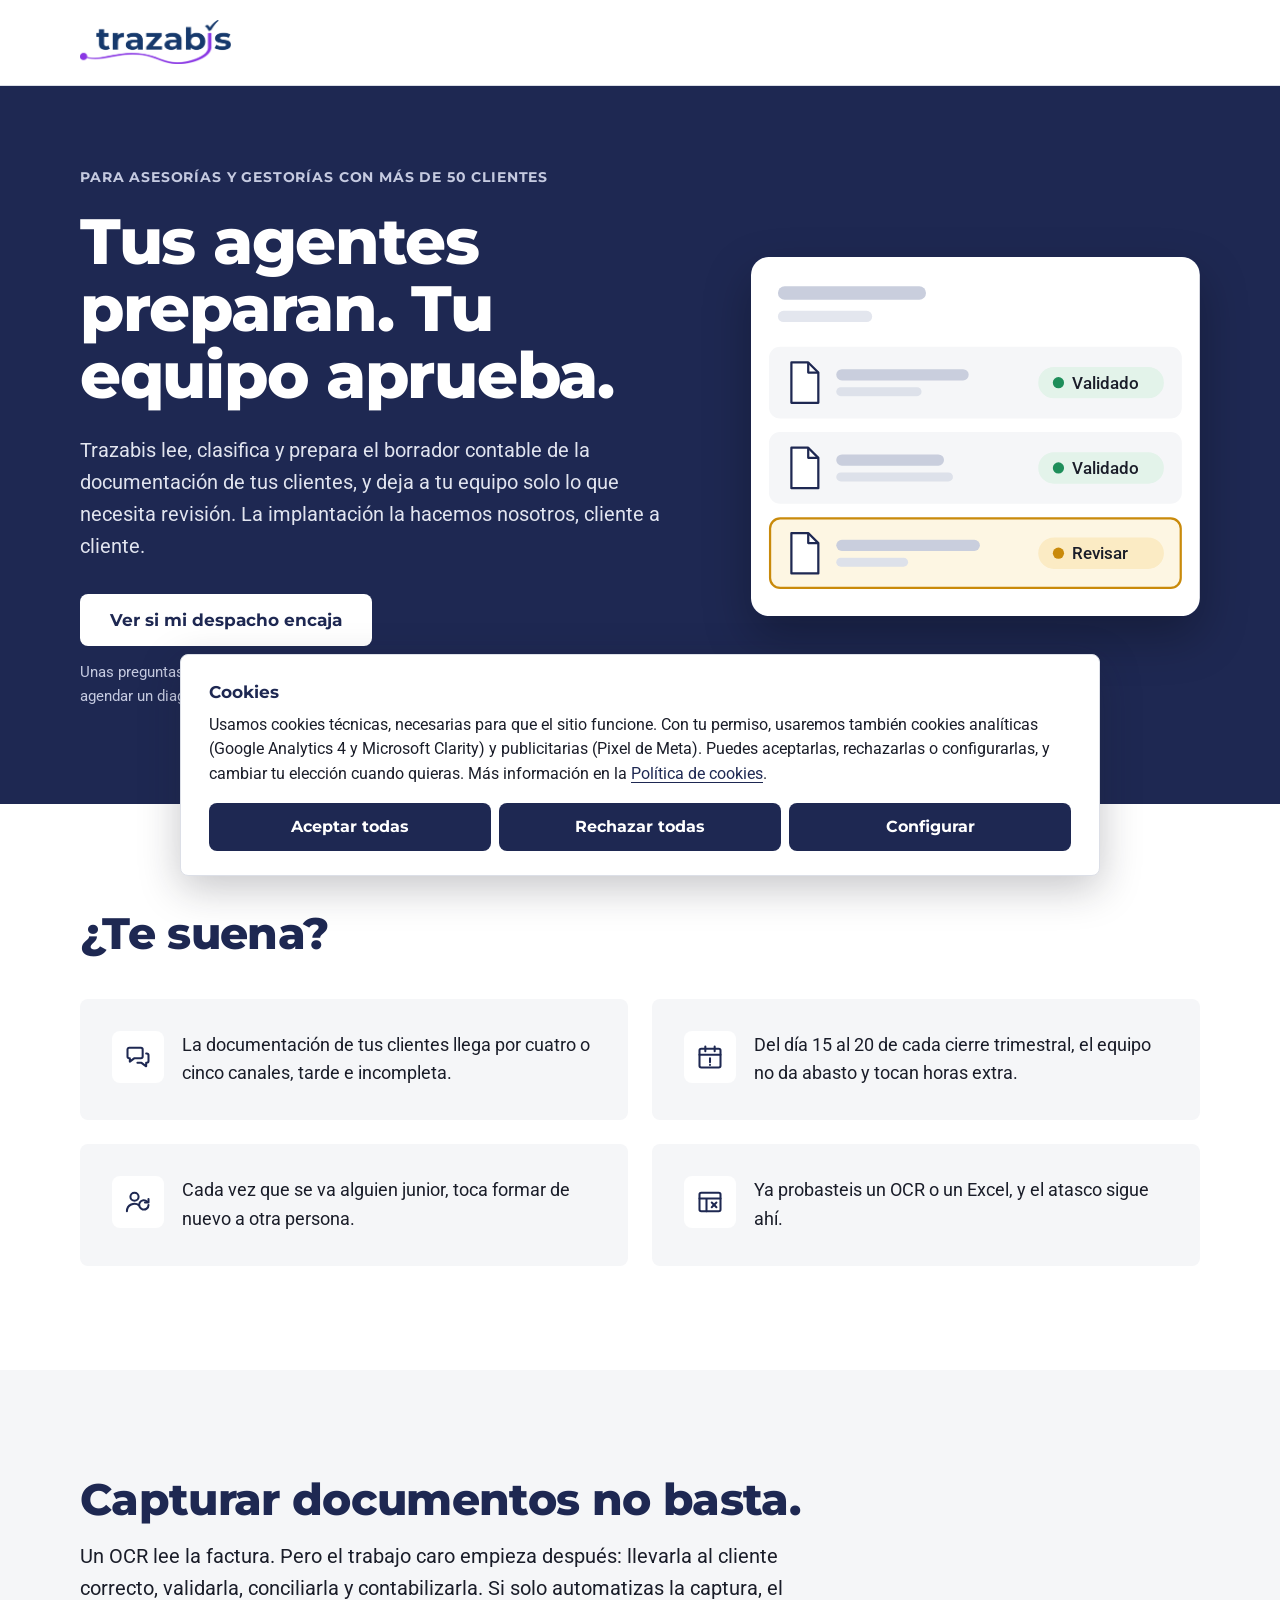
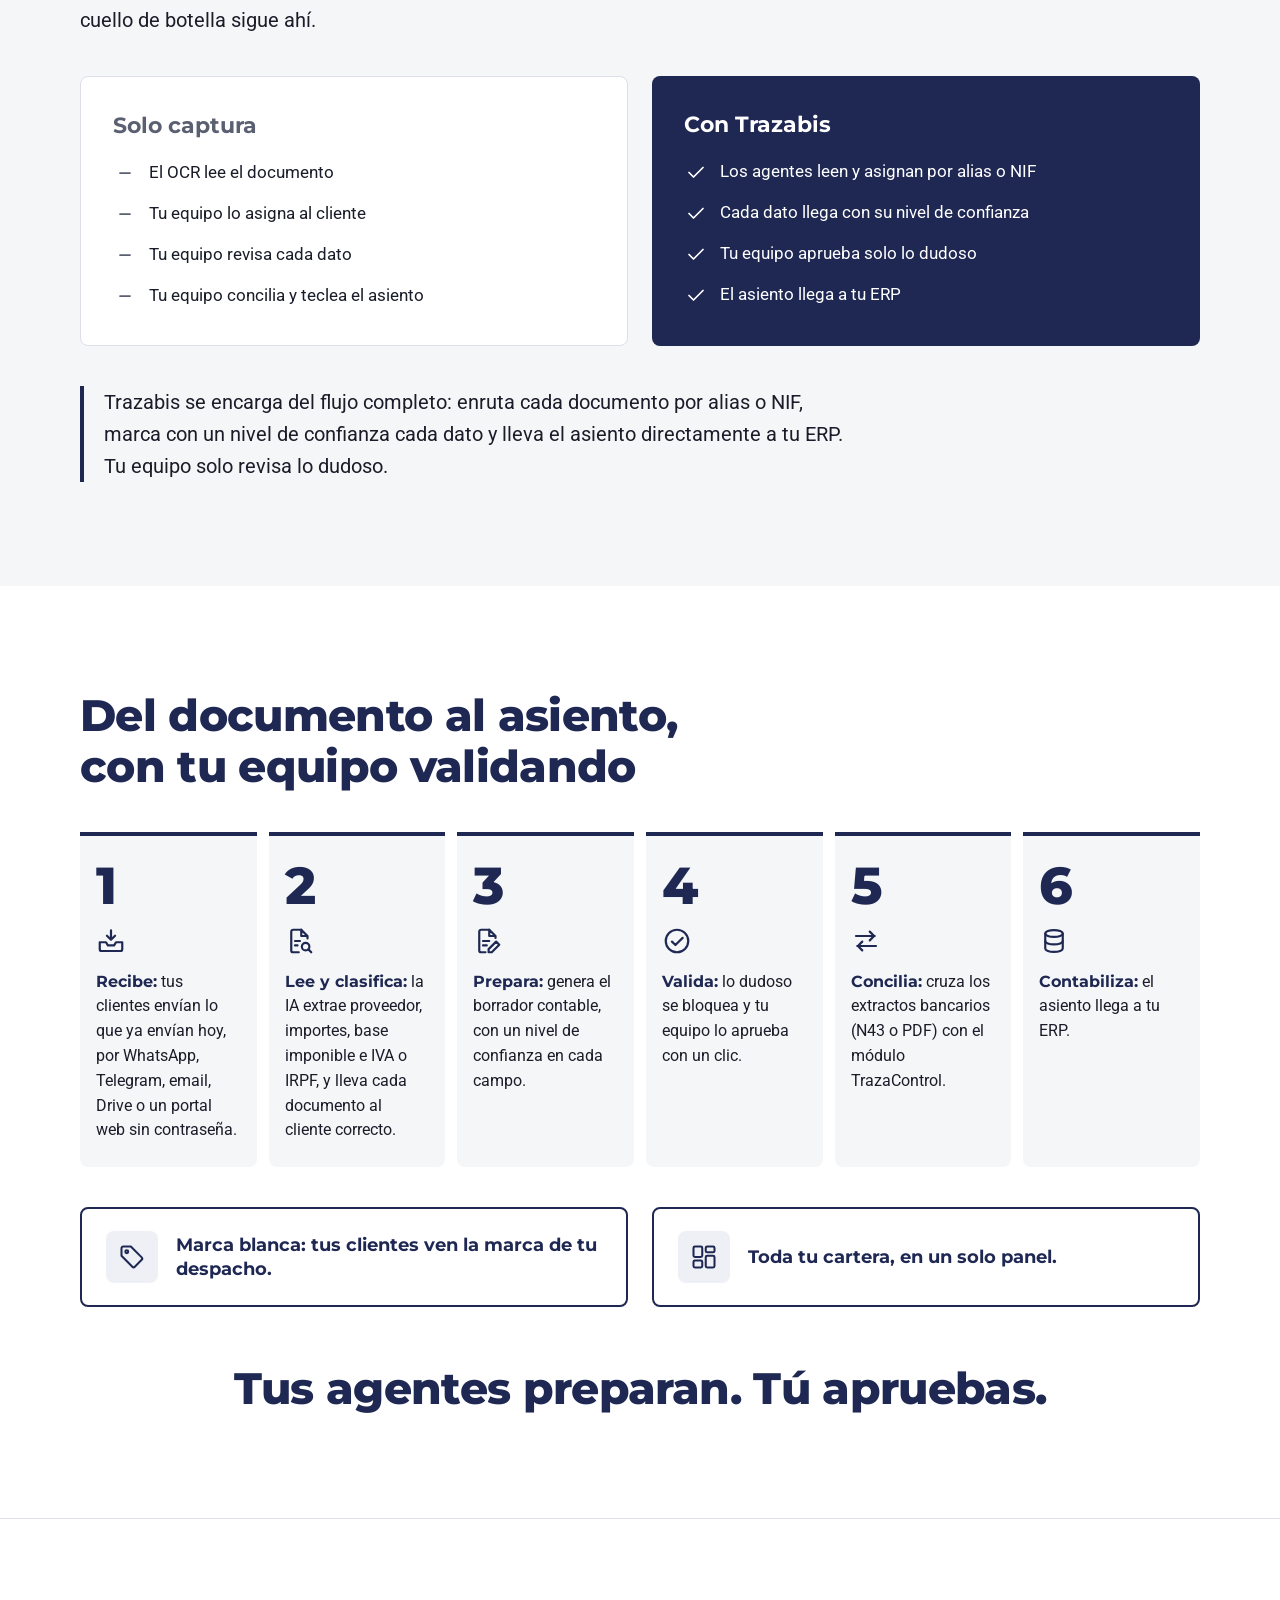
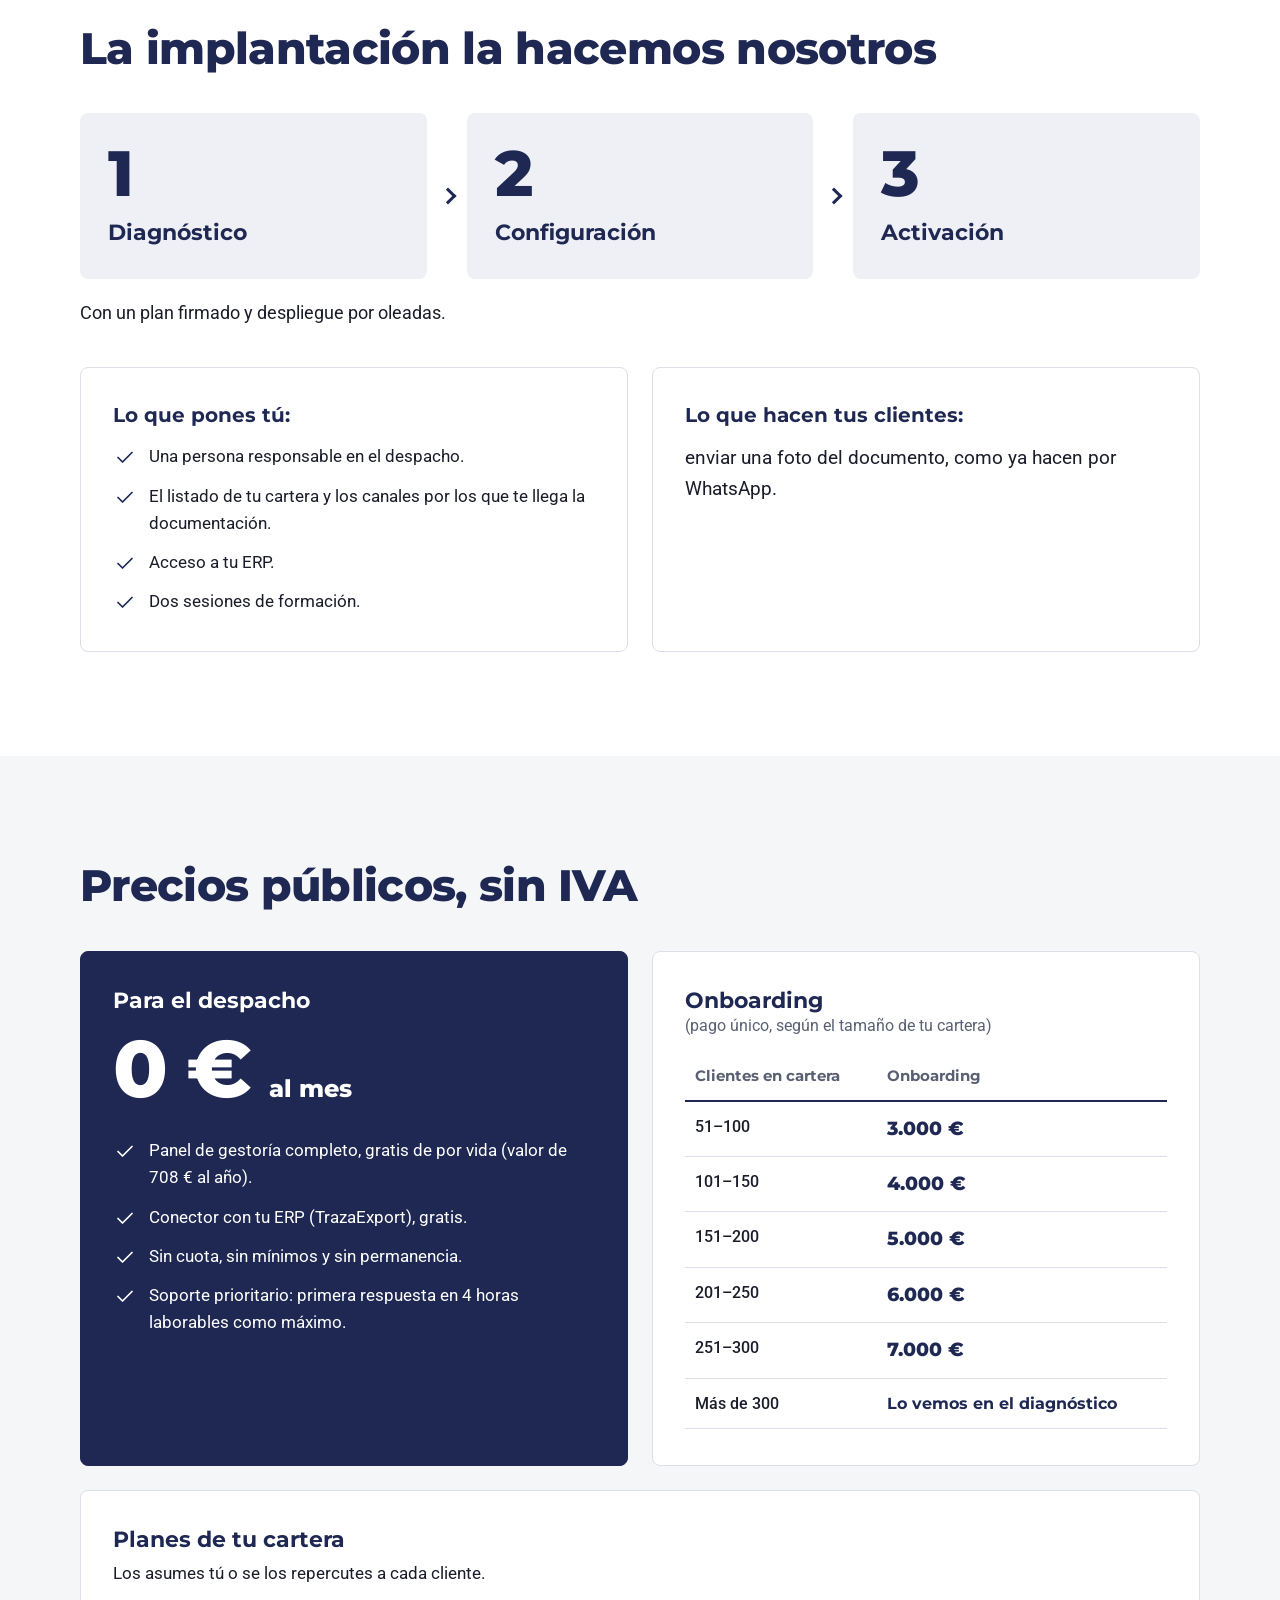
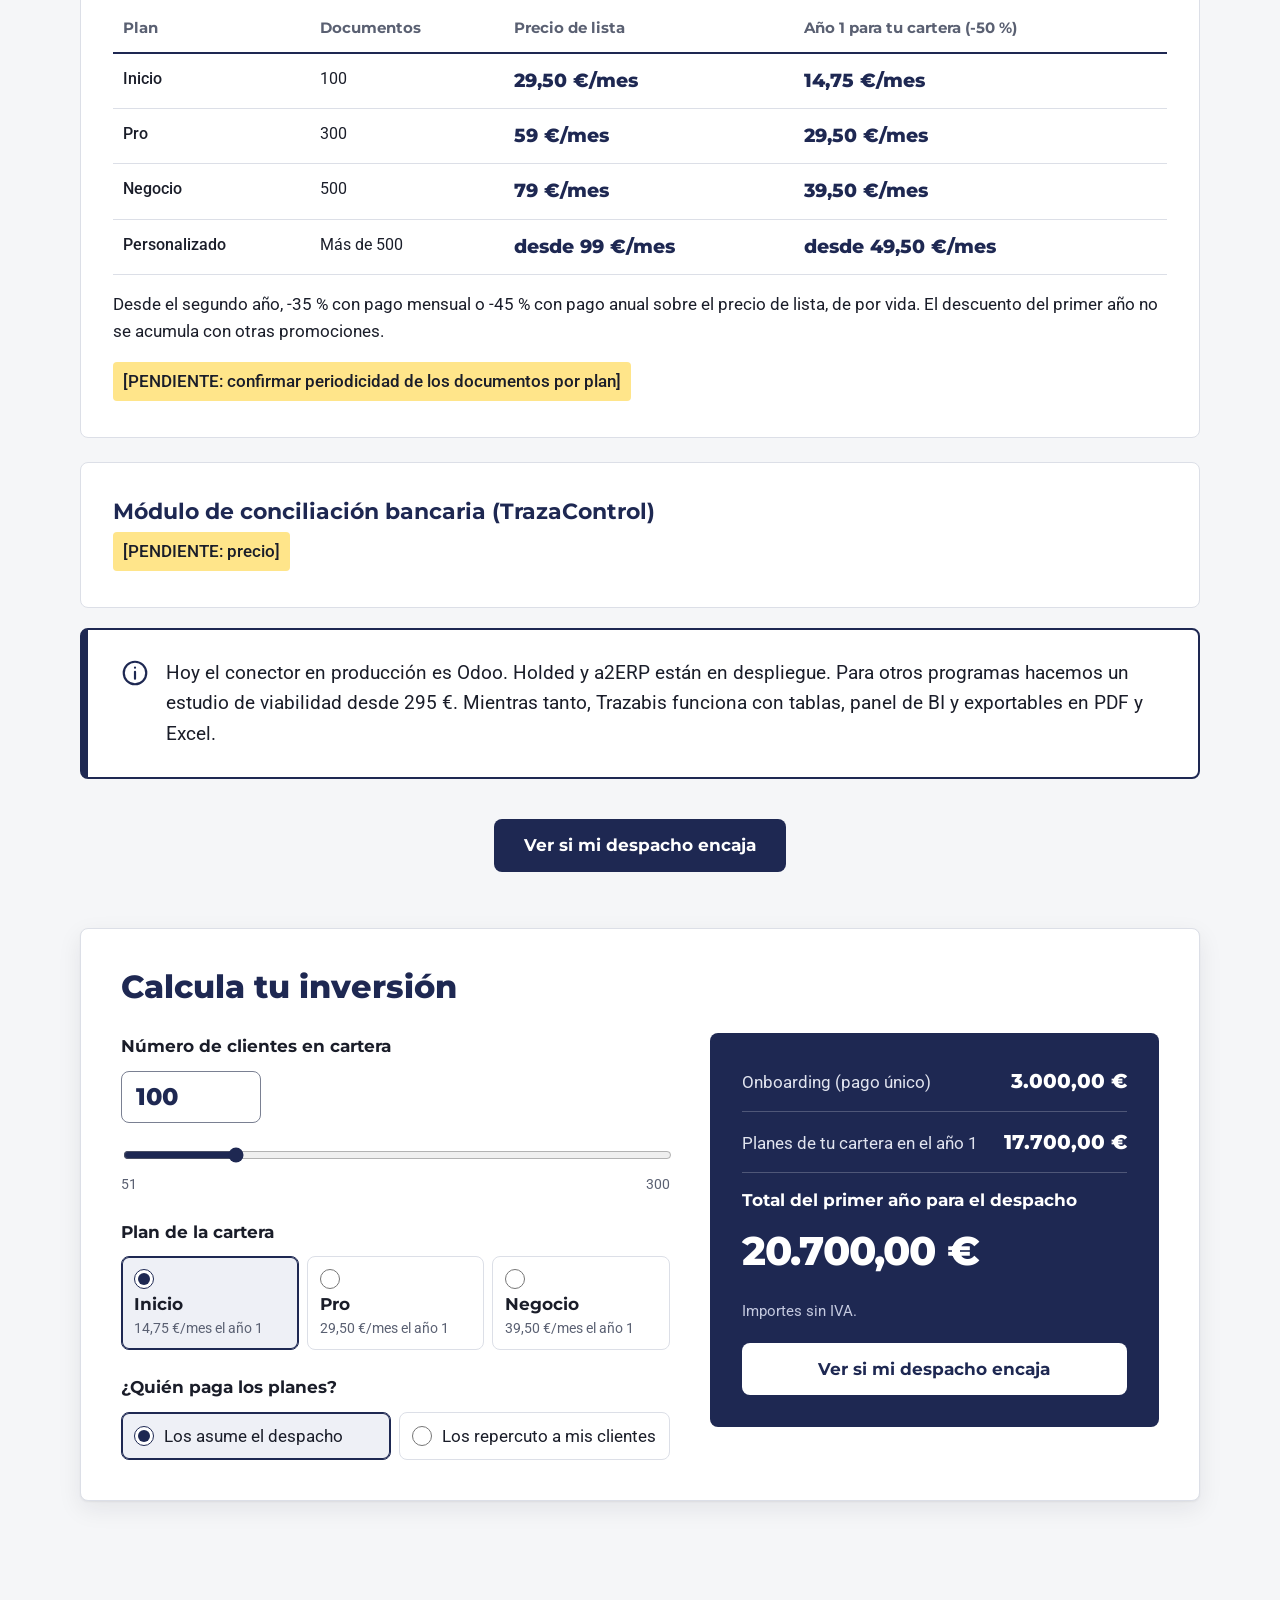
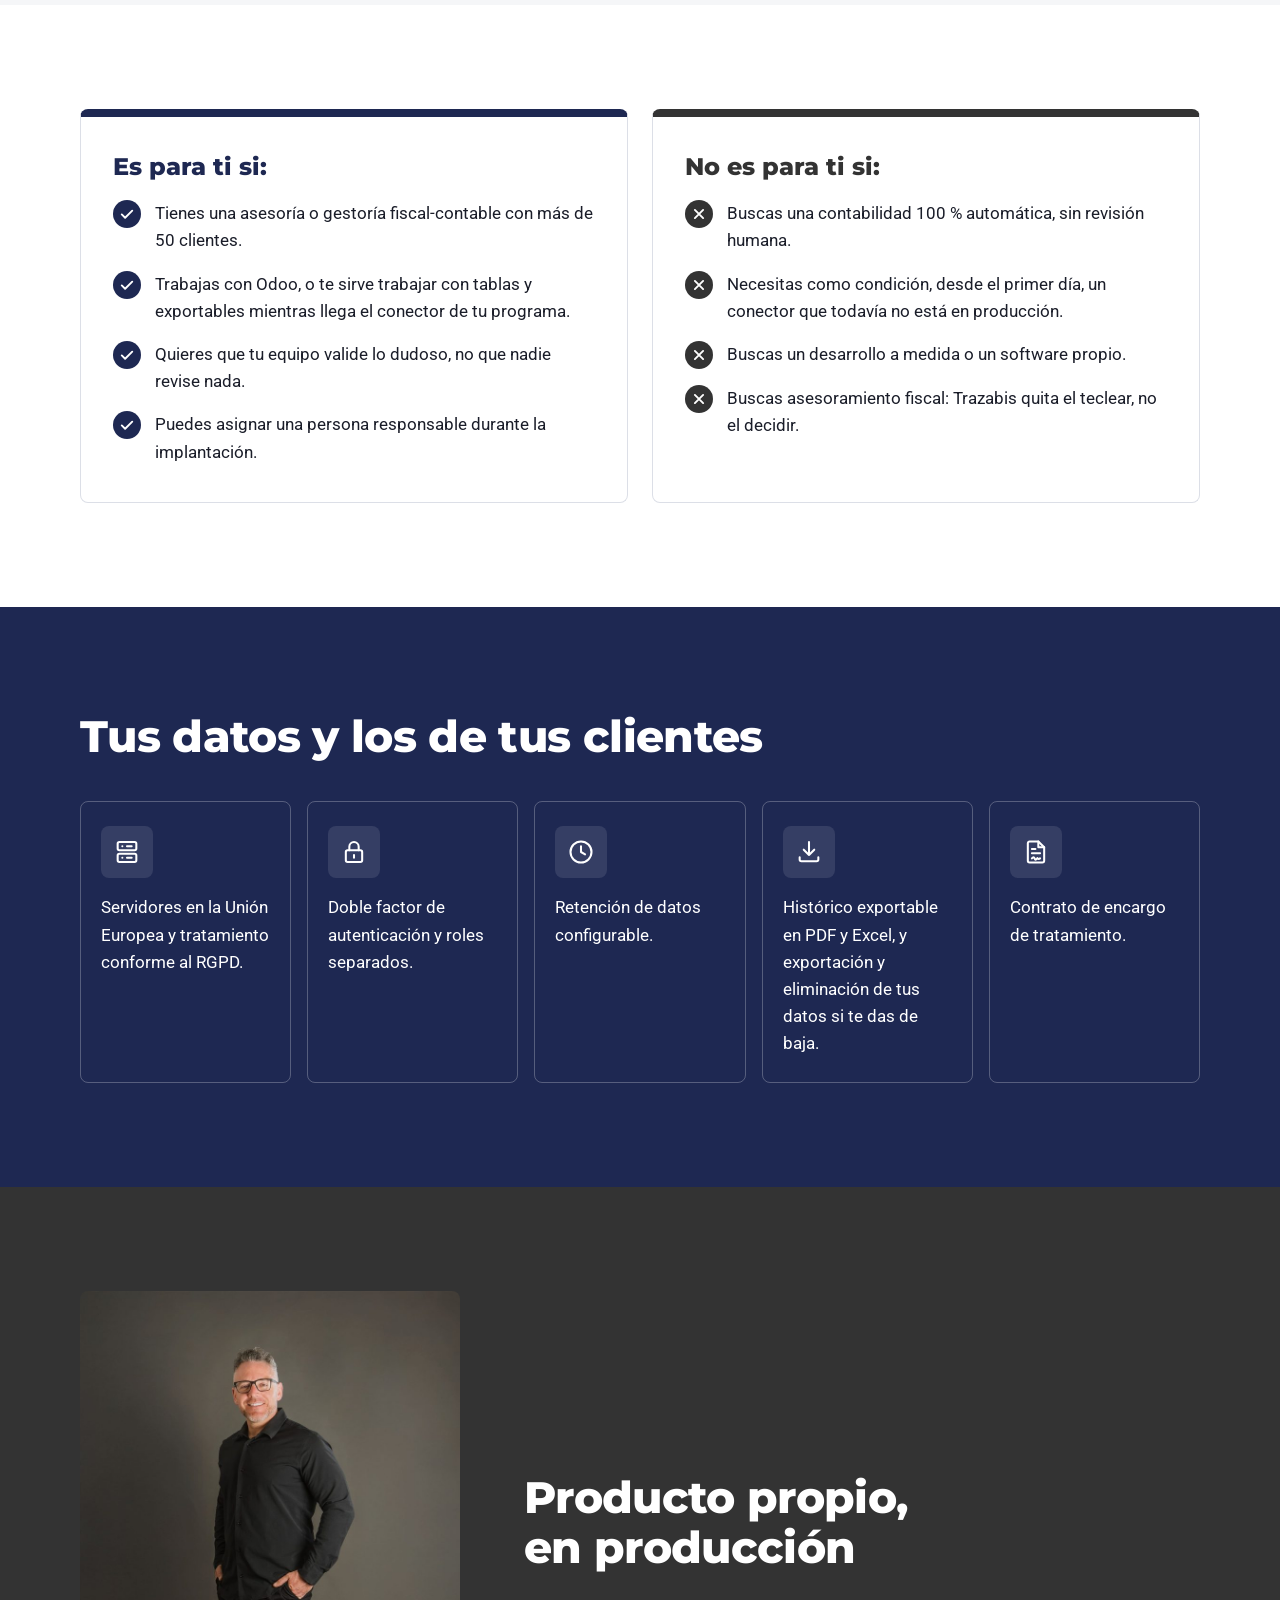
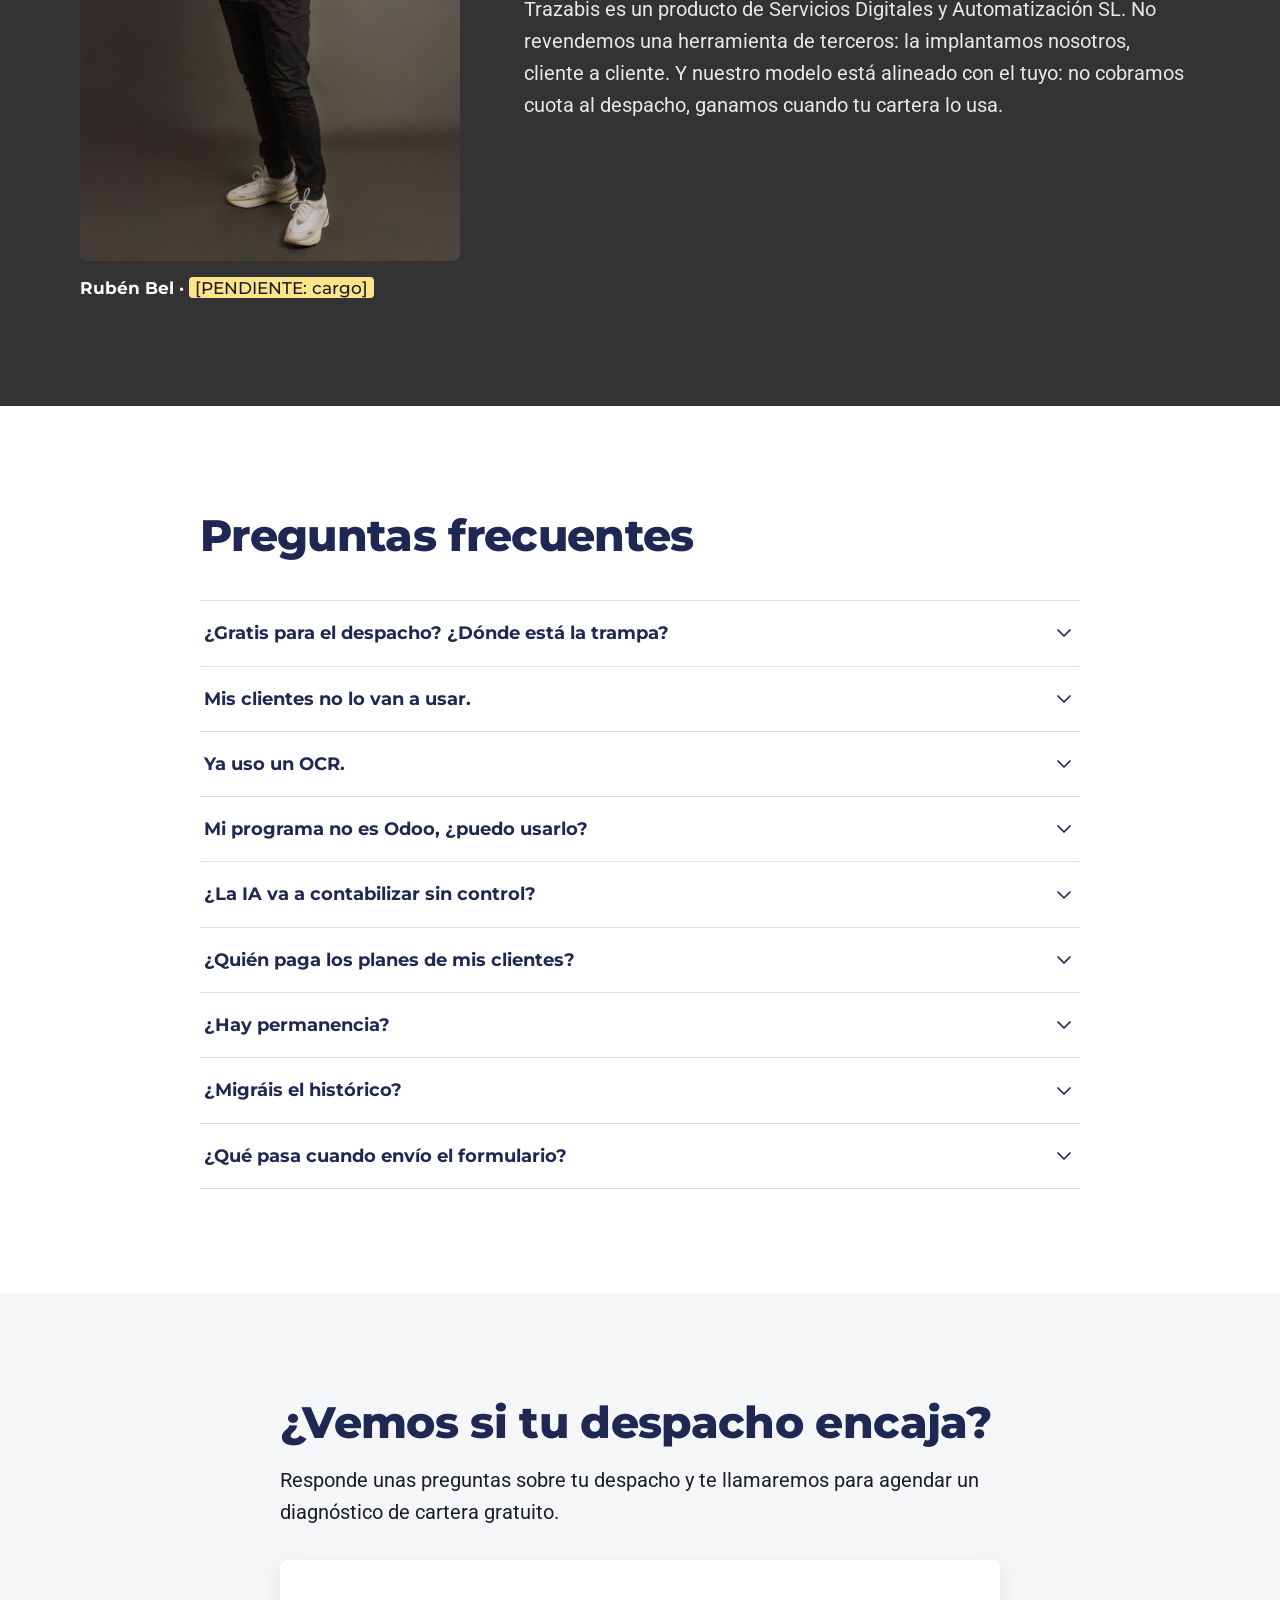
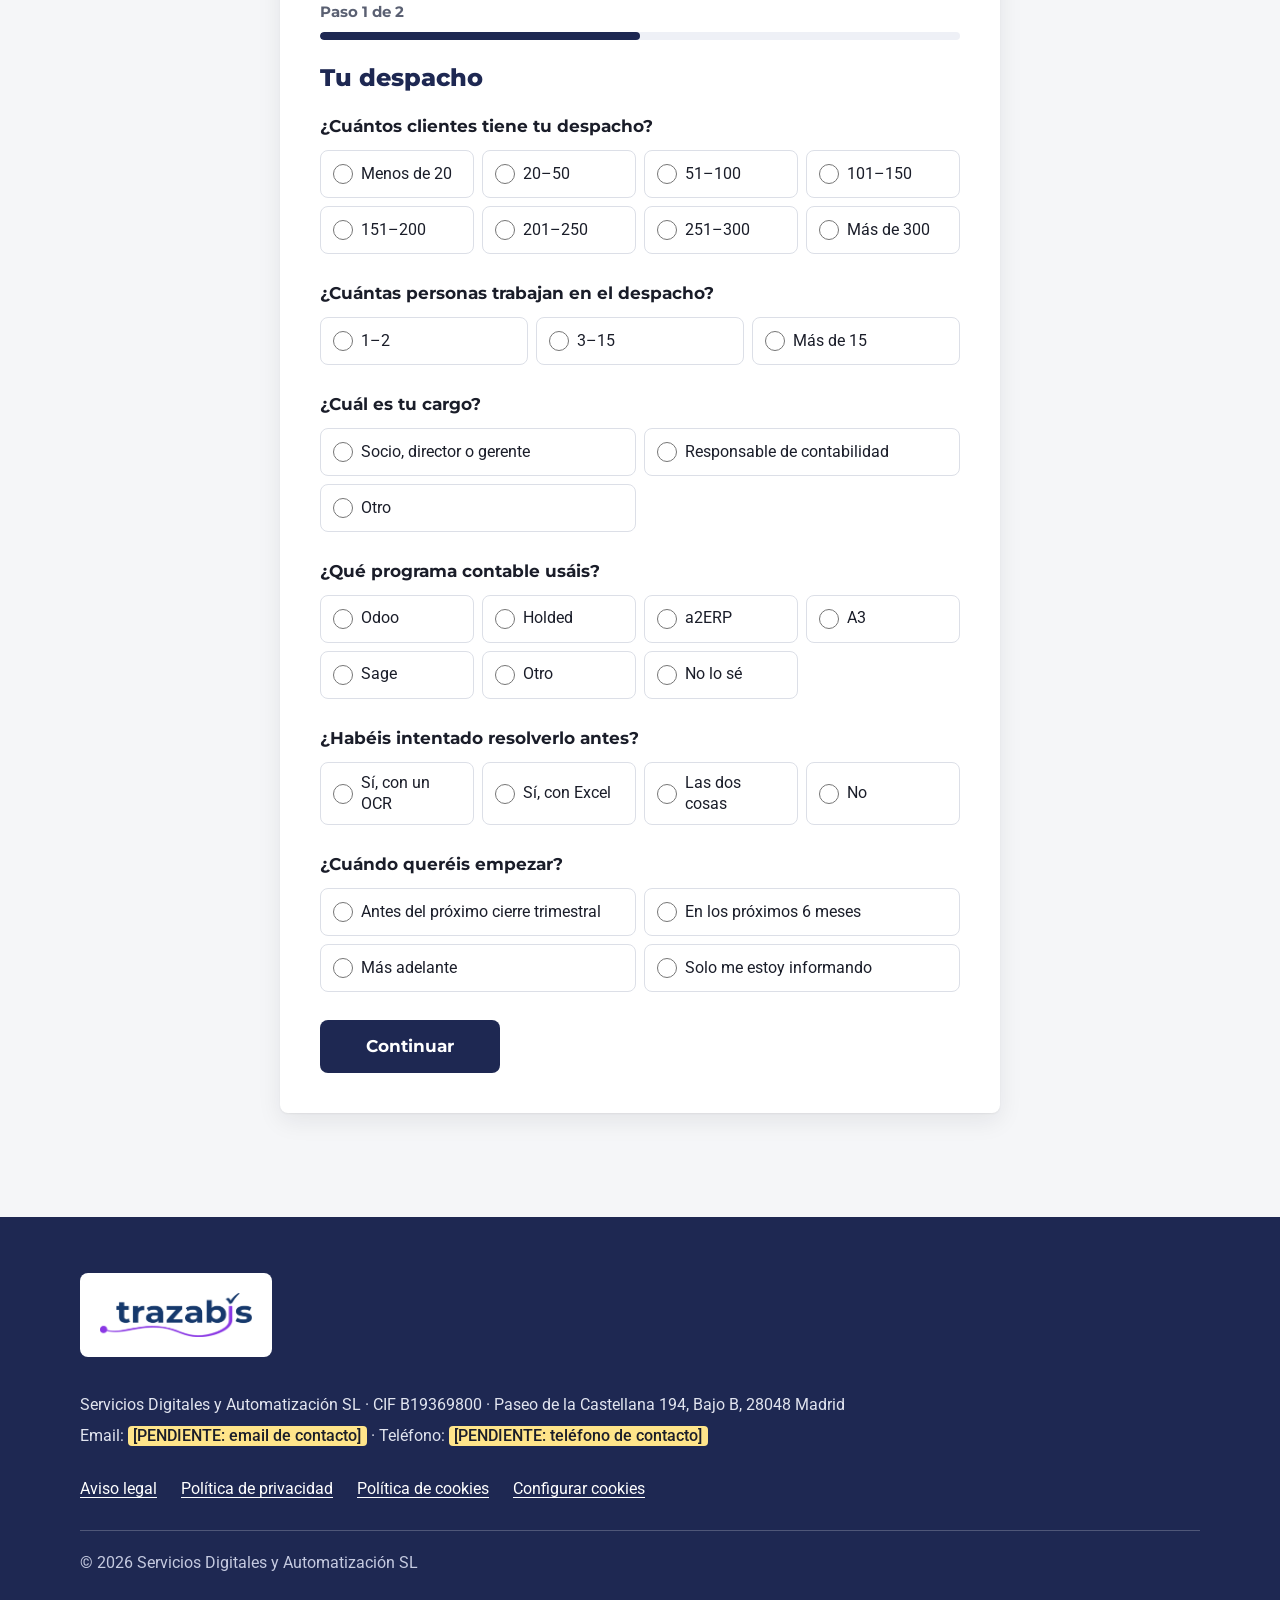
==== index.html @ bbbac394 "Landing de Trazabis para despachos Sitio estático (HTML, CSS y JS sin dependencias) con: - Landing e" ====
<!doctype html>
<html lang="es">
<head>
  <meta charset="utf-8">
  <!-- Redirección a /despachos/ conservando los parámetros de campaña (utm_*, fbclid) -->
  <script>location.replace("despachos/" + location.search + location.hash);</script>
  <meta http-equiv="refresh" content="0; url=despachos/">
  <meta name="viewport" content="width=device-width, initial-scale=1">
  <title>Trazabis para despachos</title>
  <meta name="robots" content="noindex, follow">
  <link rel="icon" href="data:,">
</head>
<body>
  <p><a href="despachos/">Ir a Trazabis para despachos</a></p>
</body>
</html>
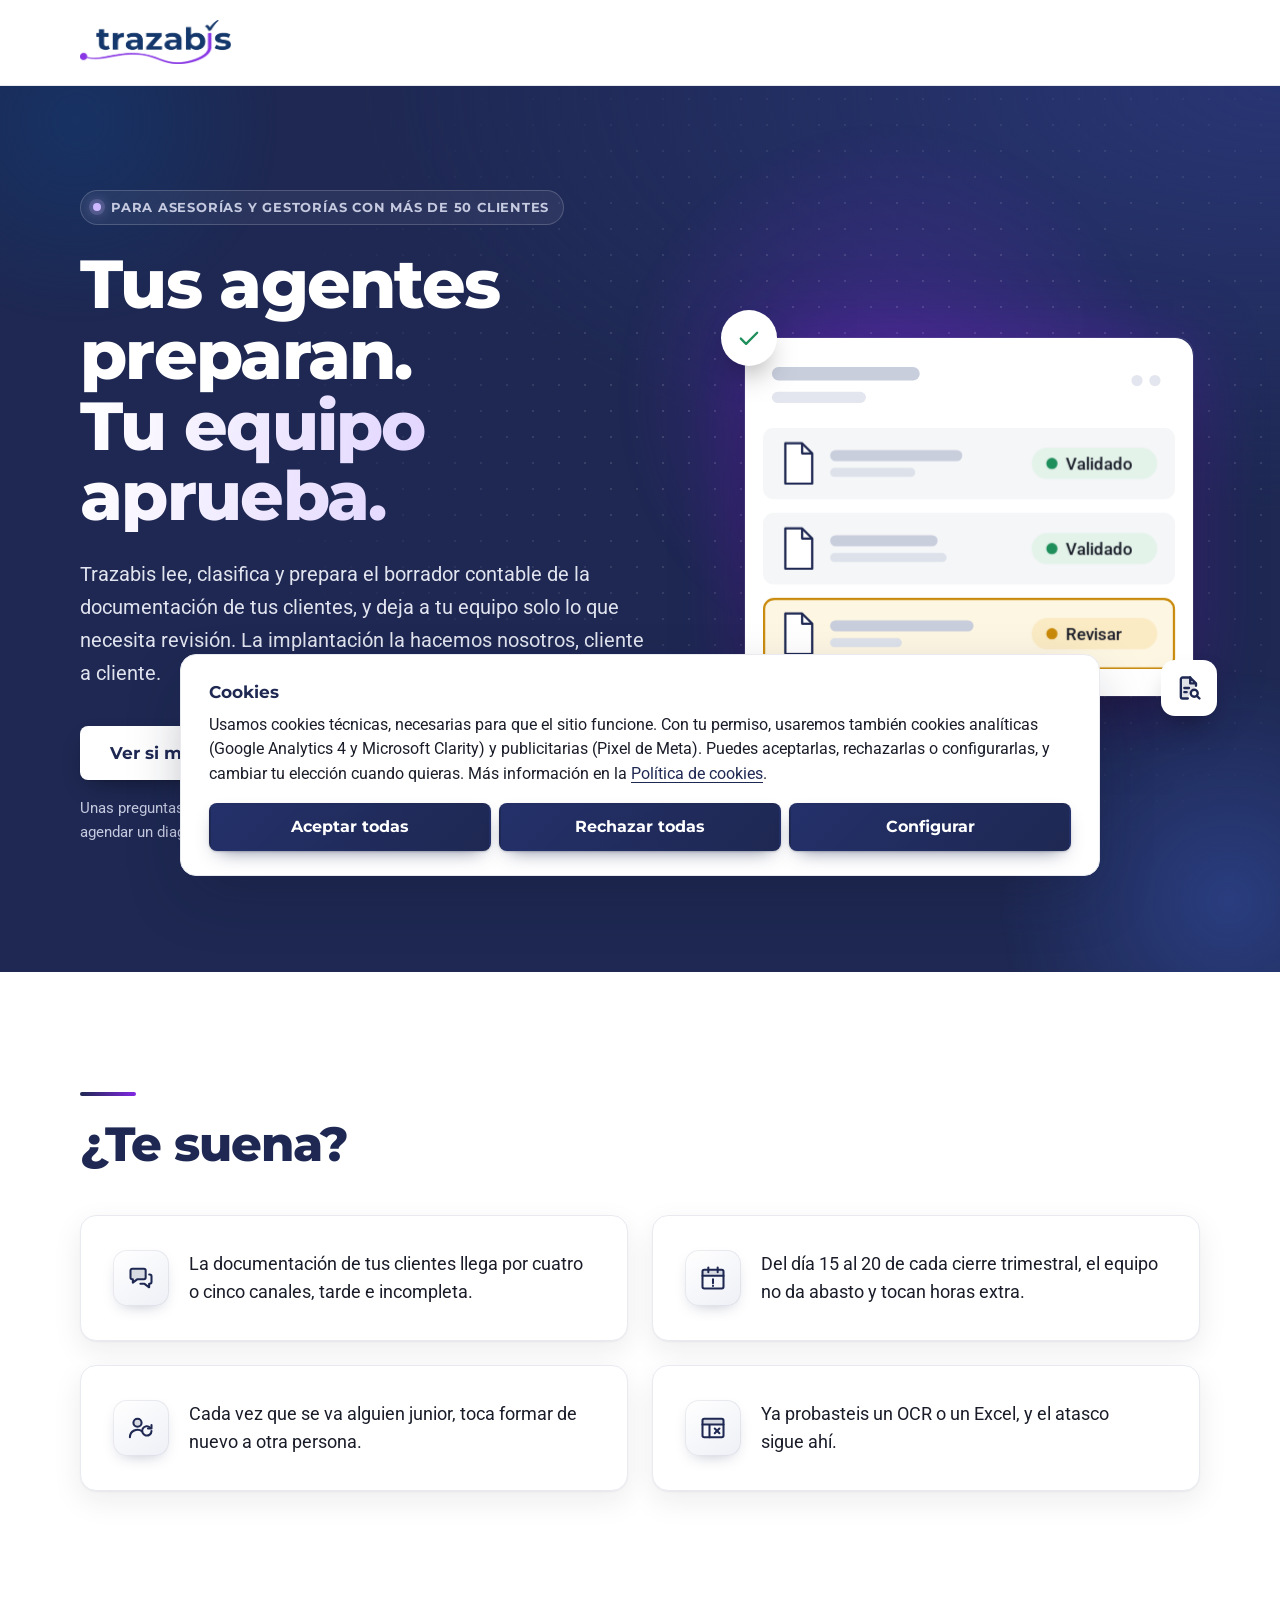
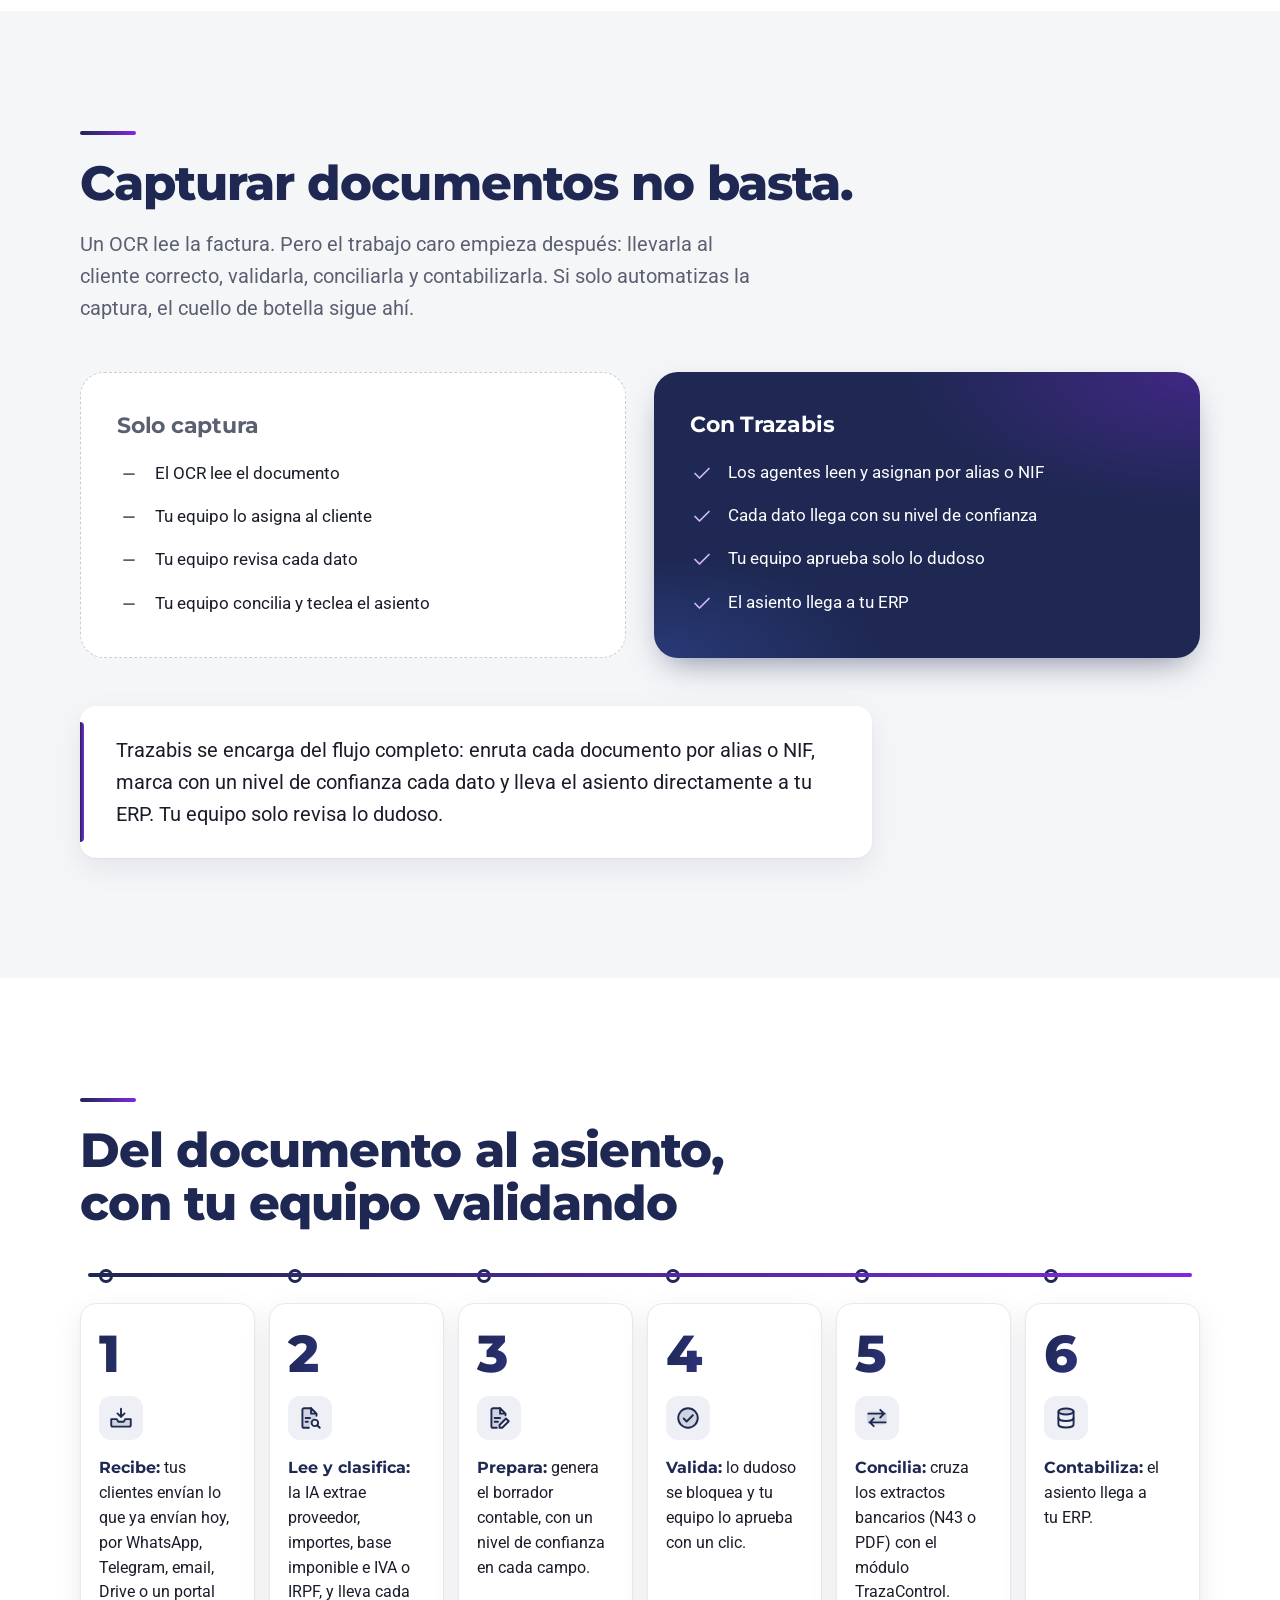
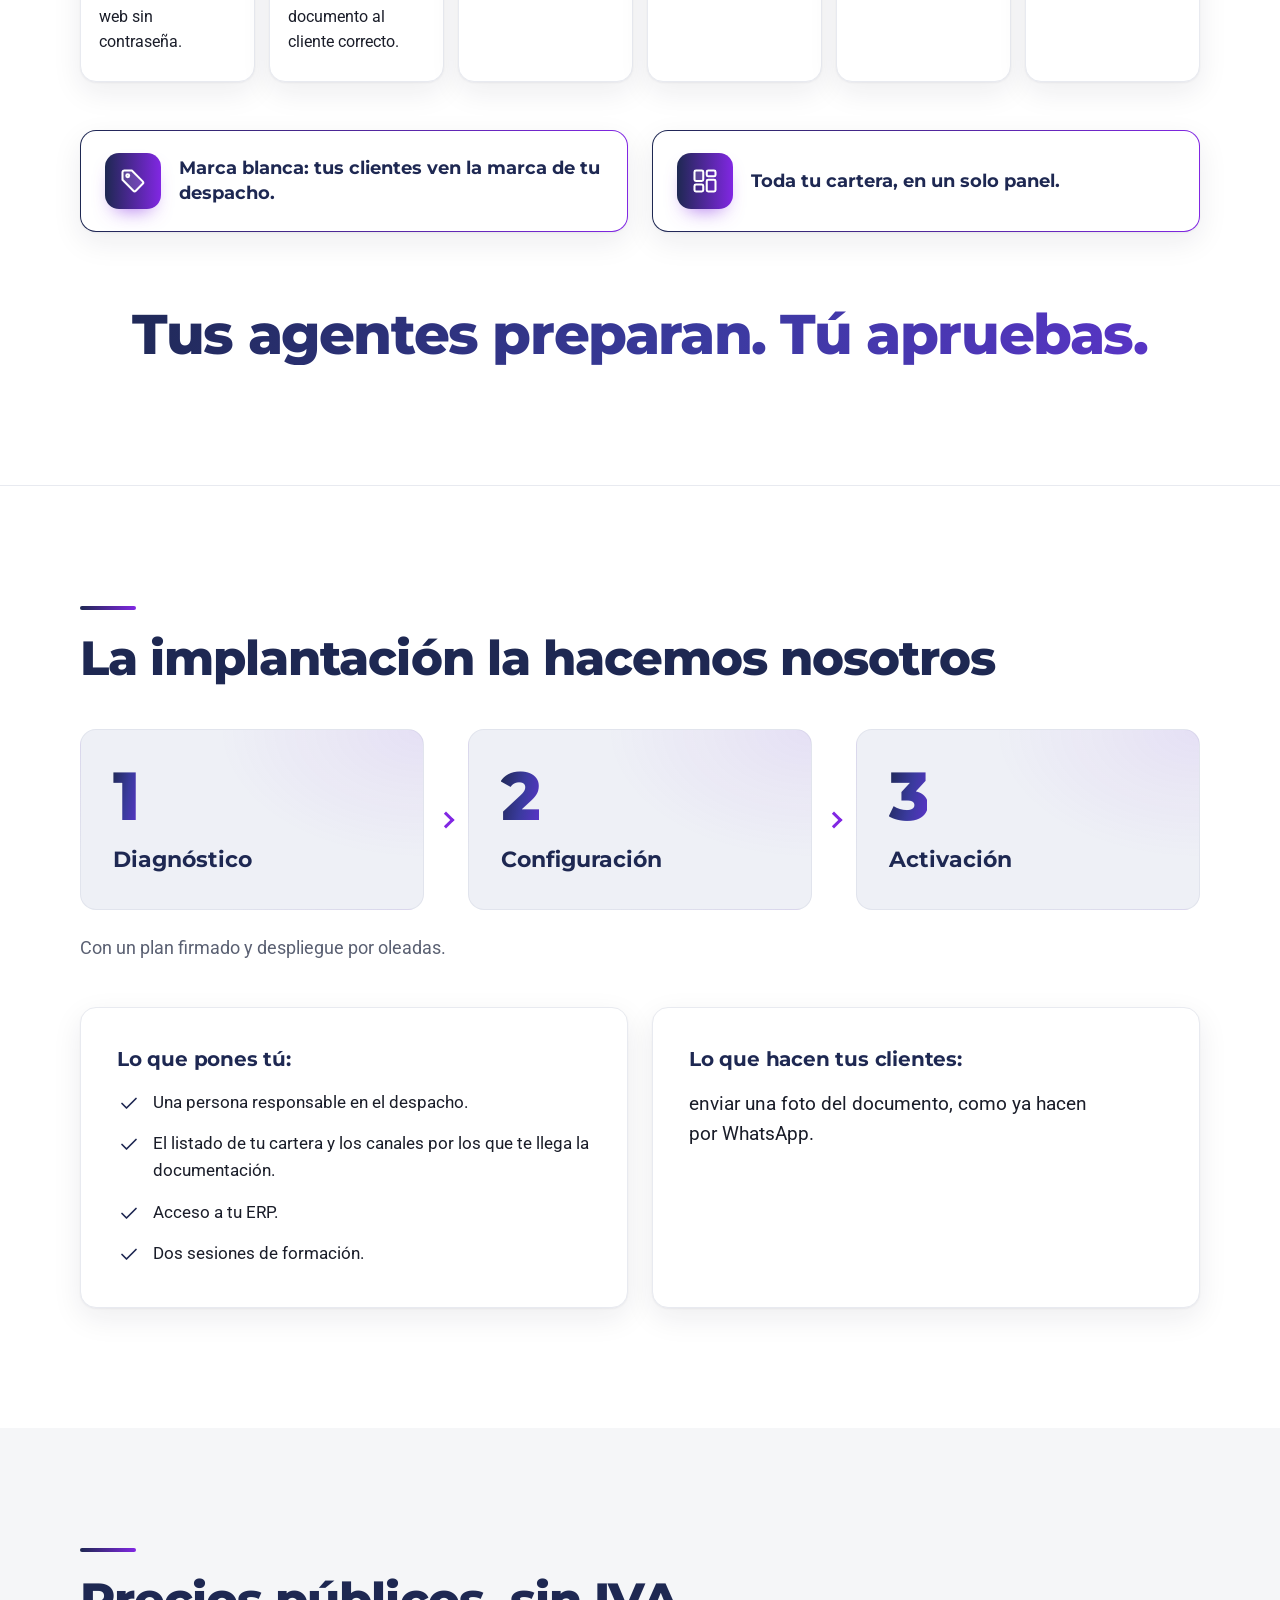
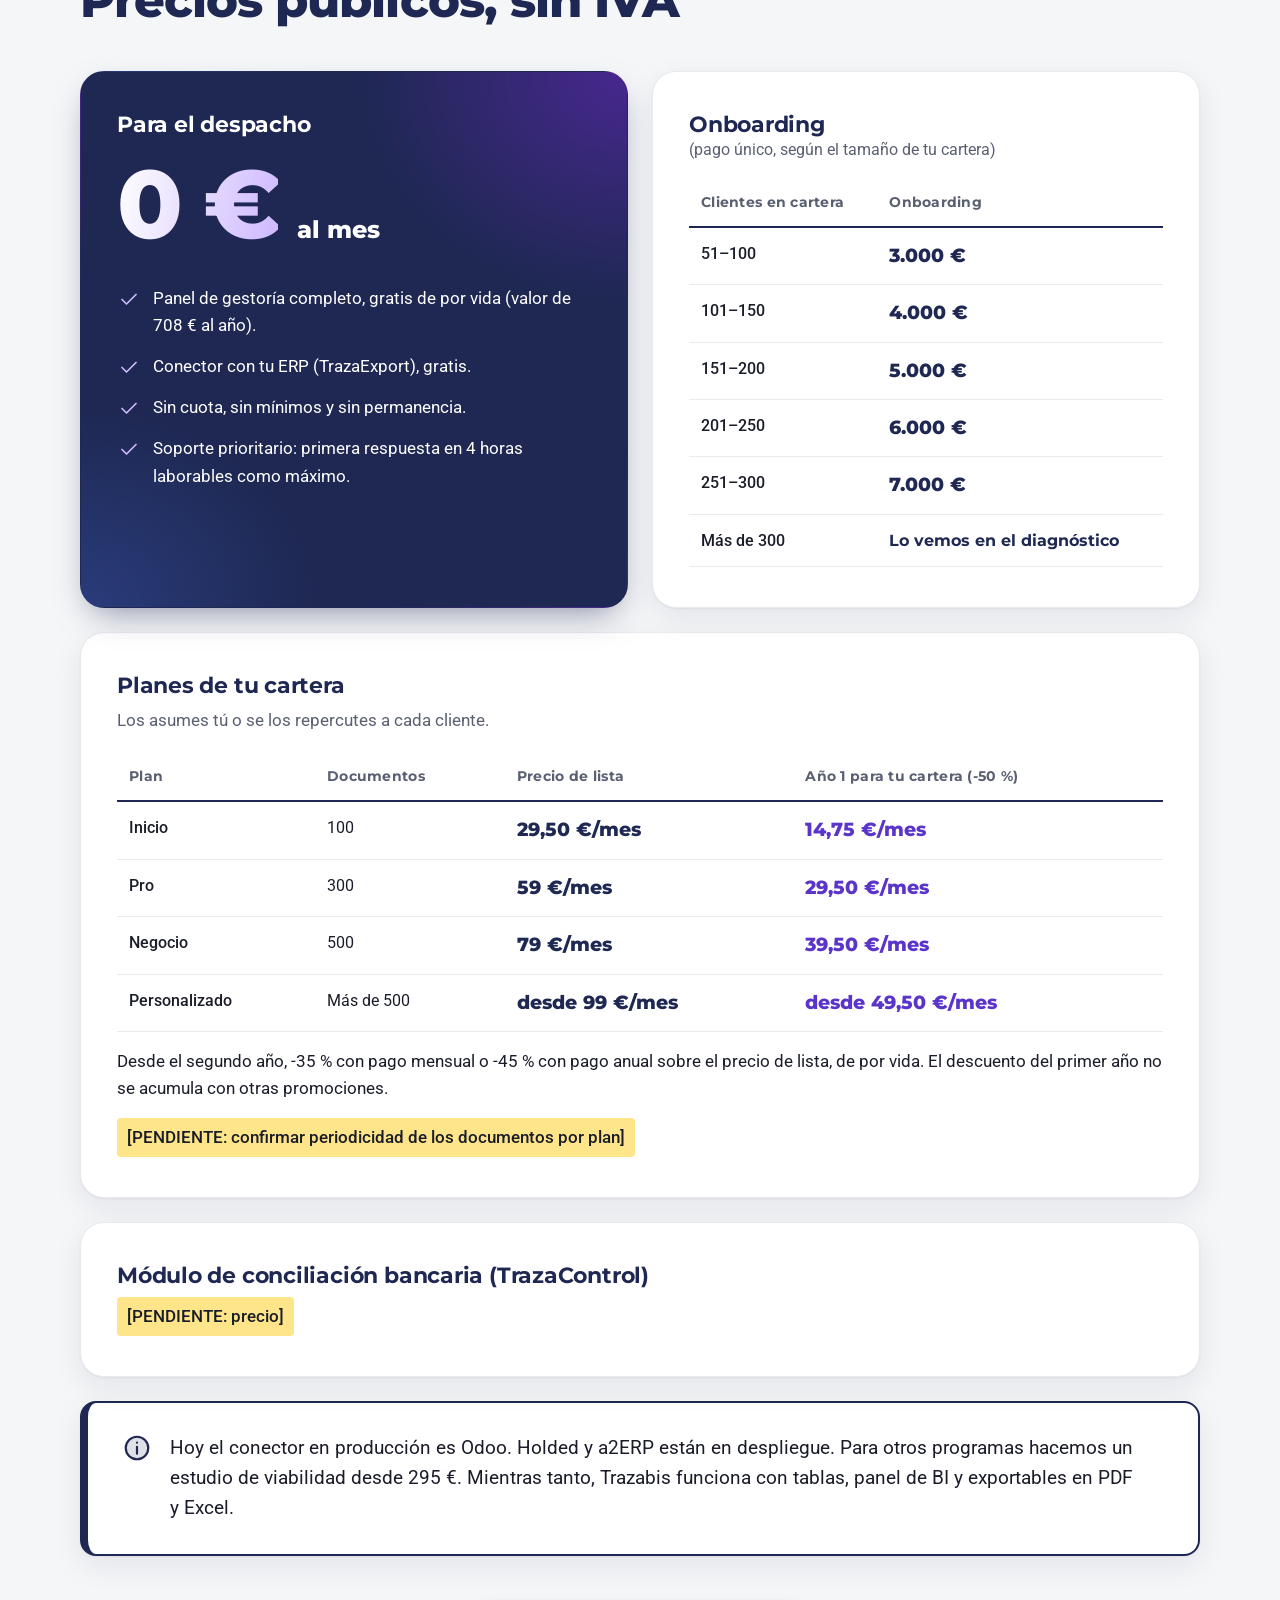
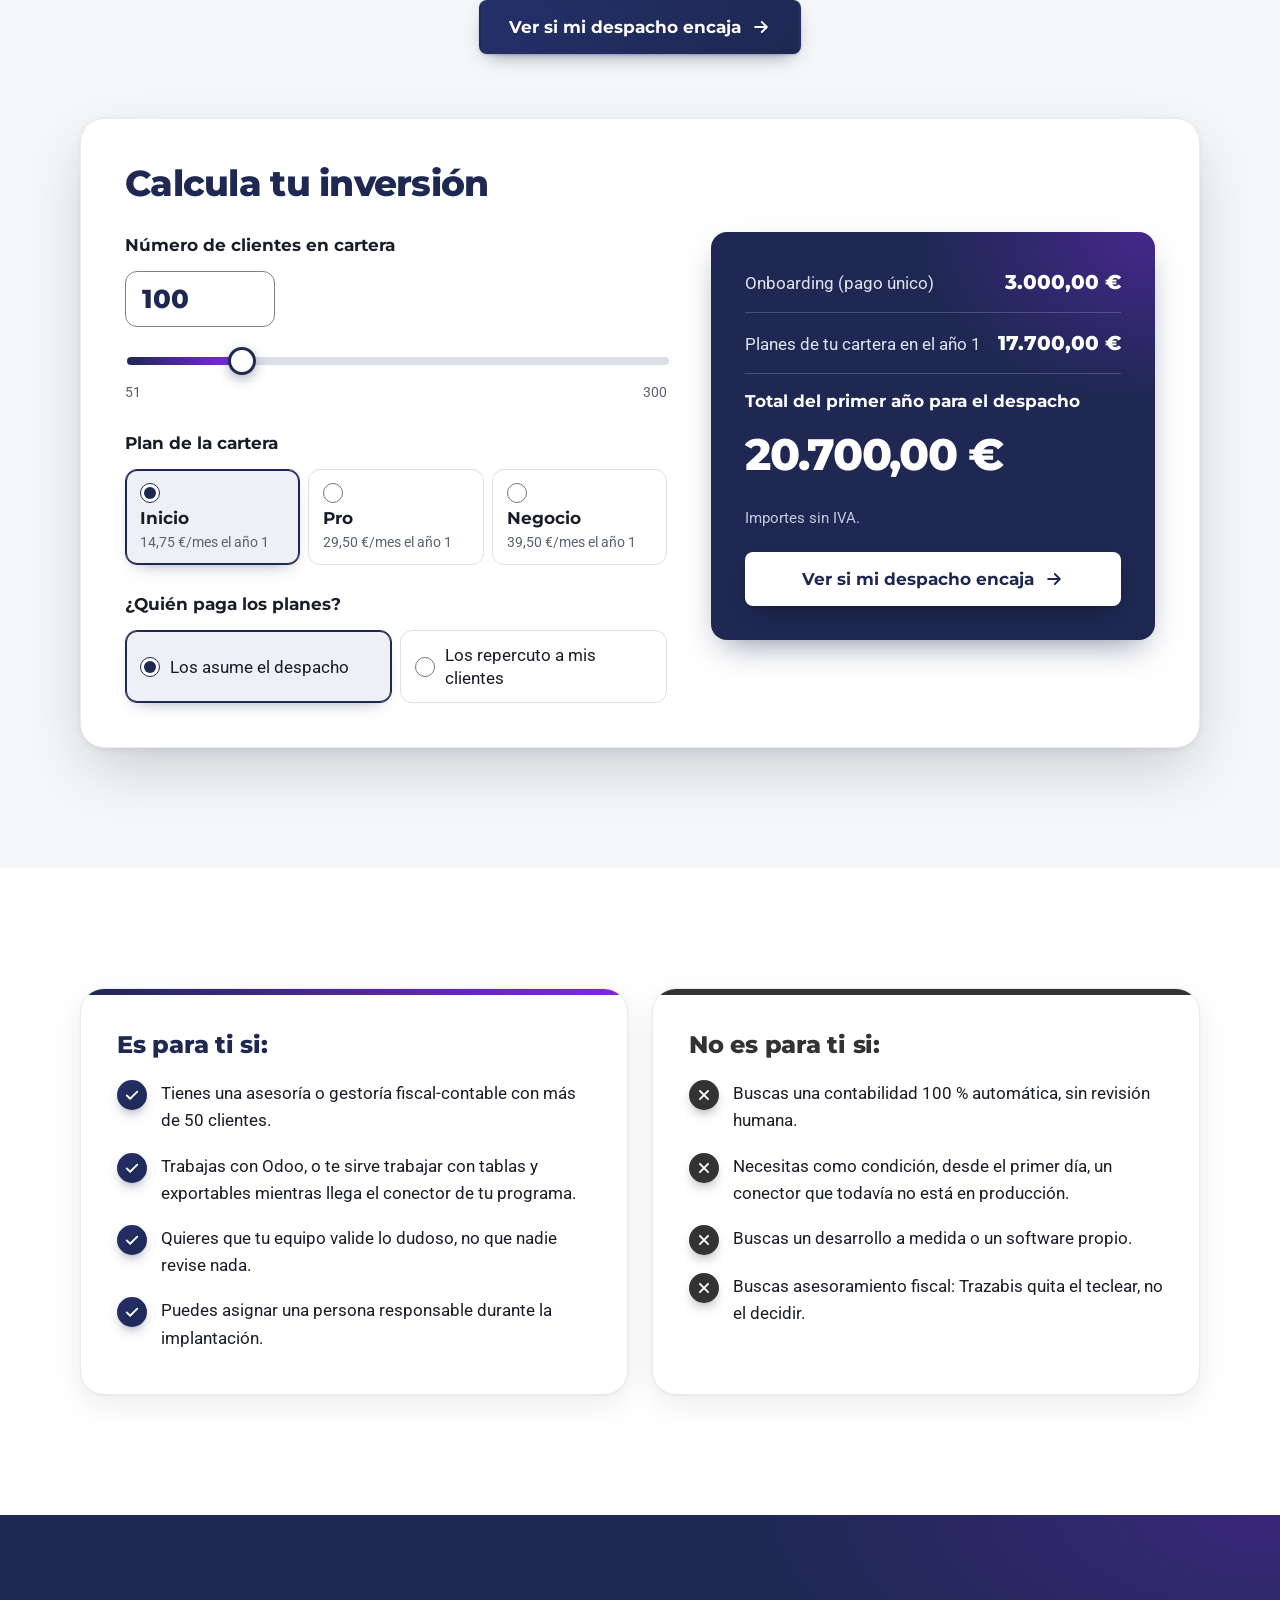
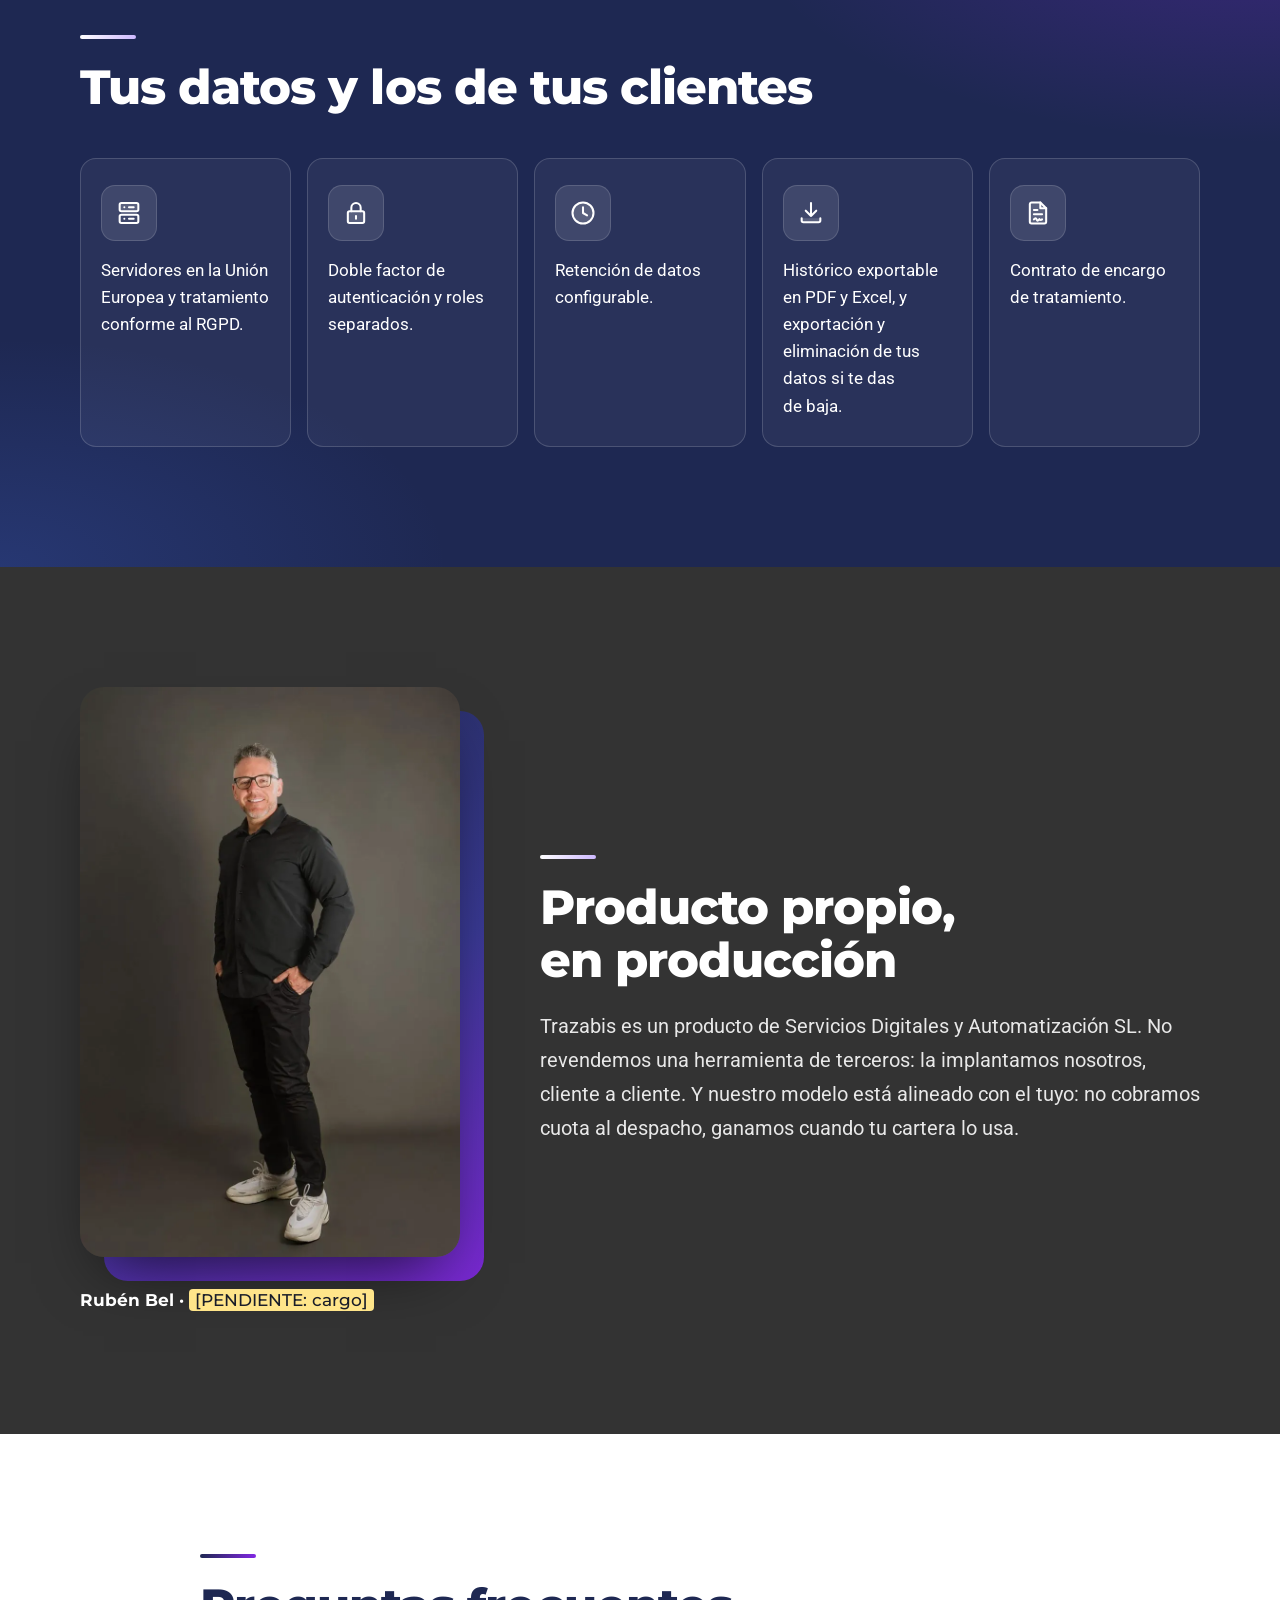
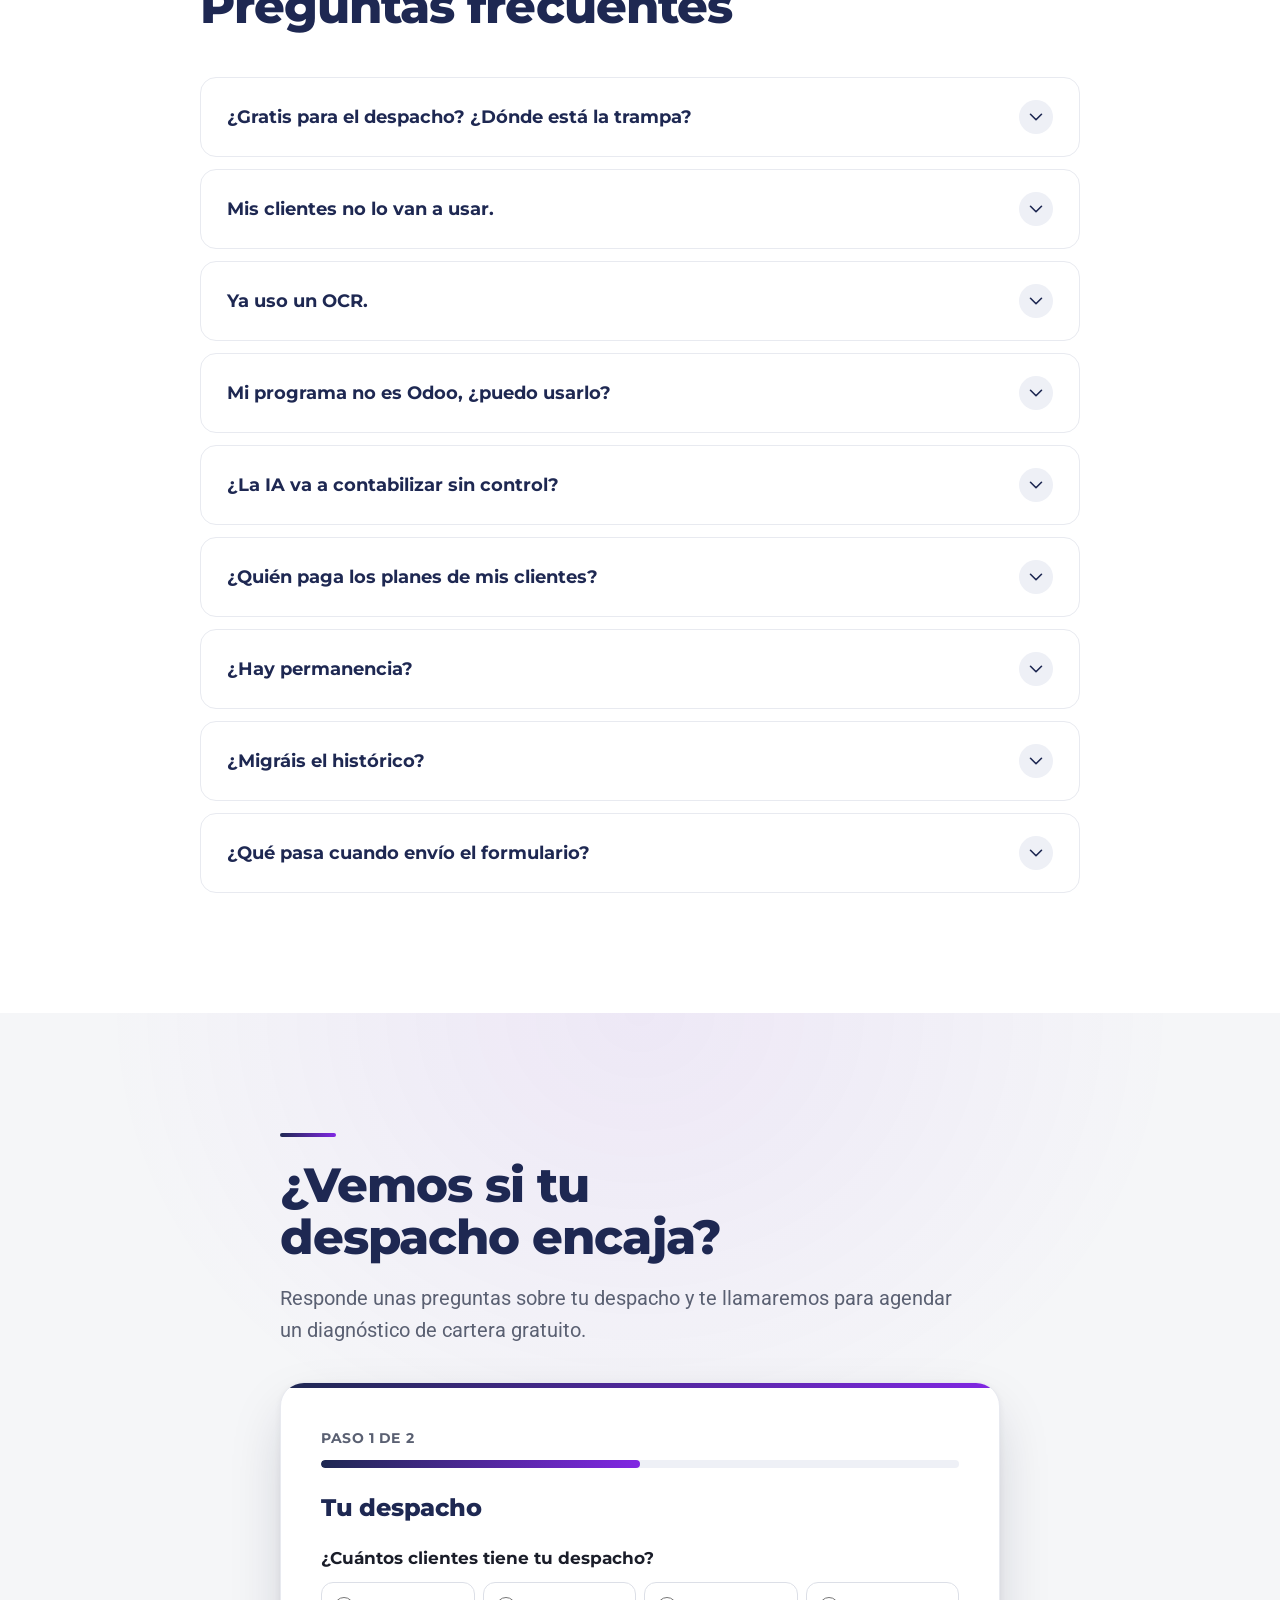
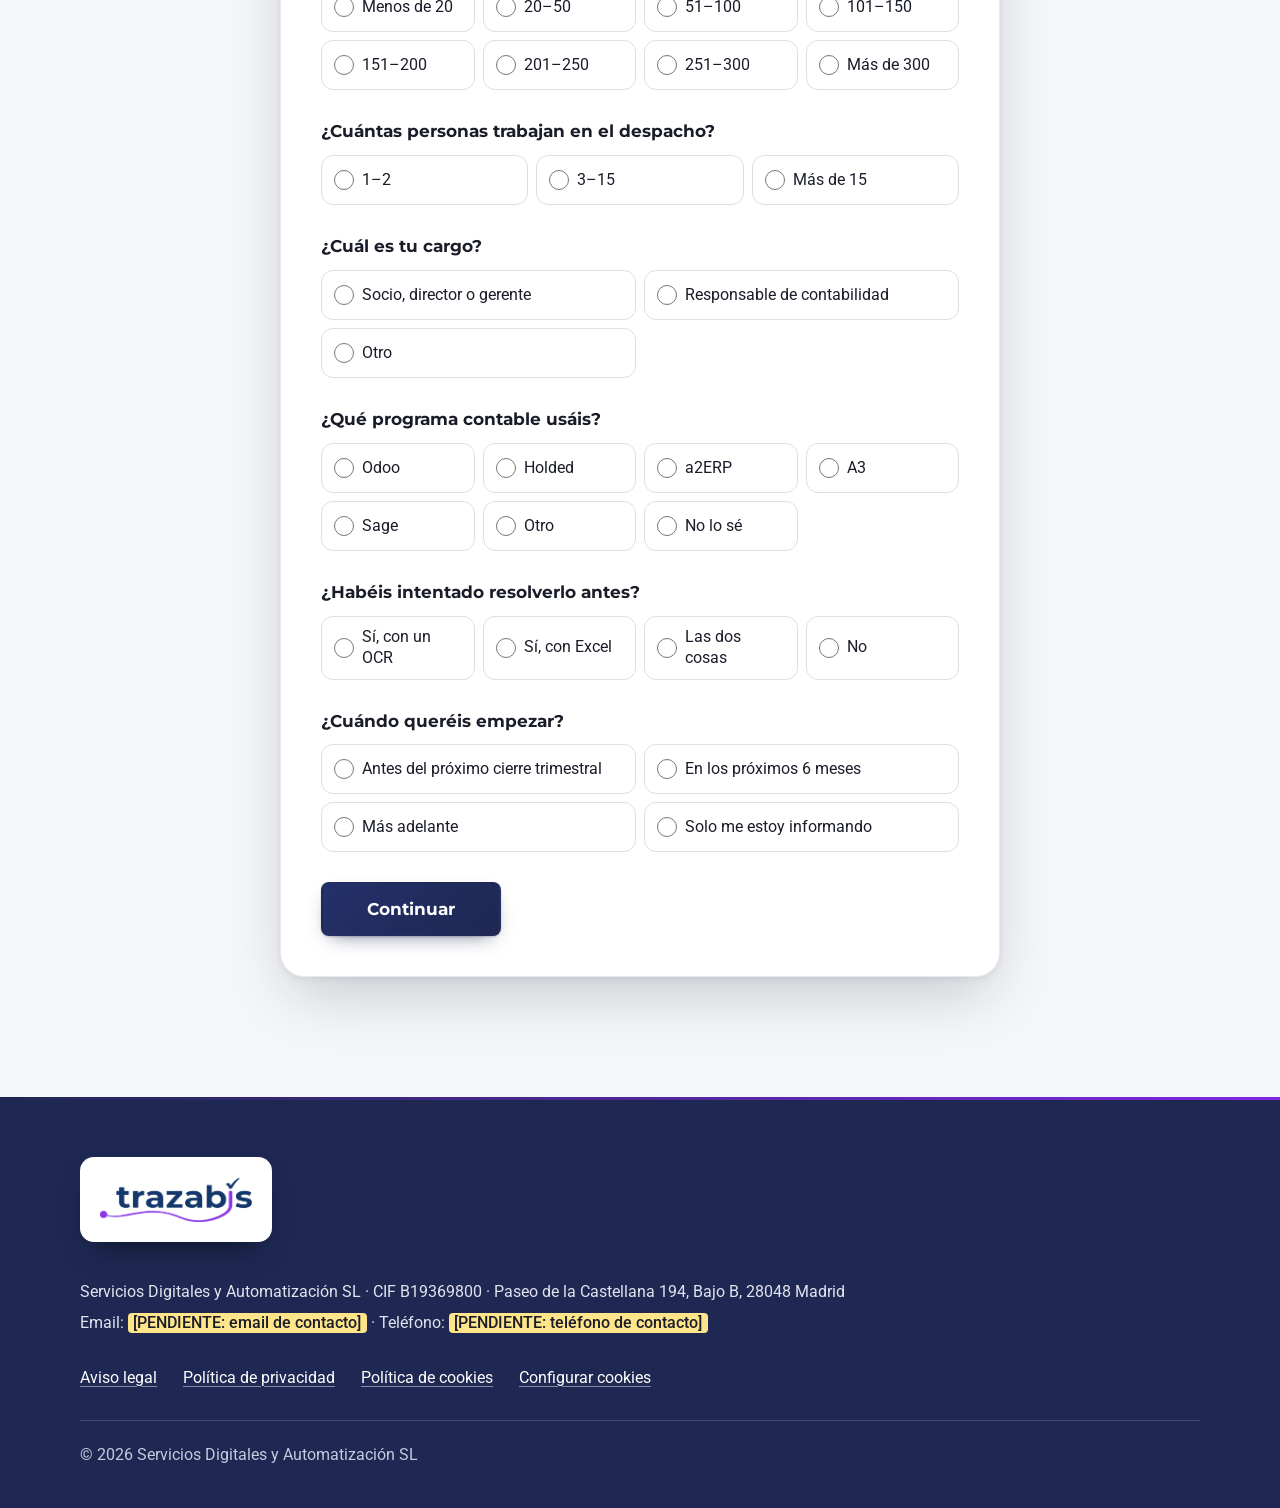
==== commit 5c9d7bb3: "Capa visual premium de la landing - Cabecera viva: luz que sigue al ratón con inercia, malla de punt" ====
--- a/index.html
+++ b/index.html
@@ -11,6 +11,6 @@
   <link rel="icon" href="data:,">
 </head>
 <body>
-  <p><a href="despachos/">Ir a Trazabis para despachos</a></p>
+  <h1><a href="despachos/">Trazabis para despachos</a></h1>
 </body>
 </html>
